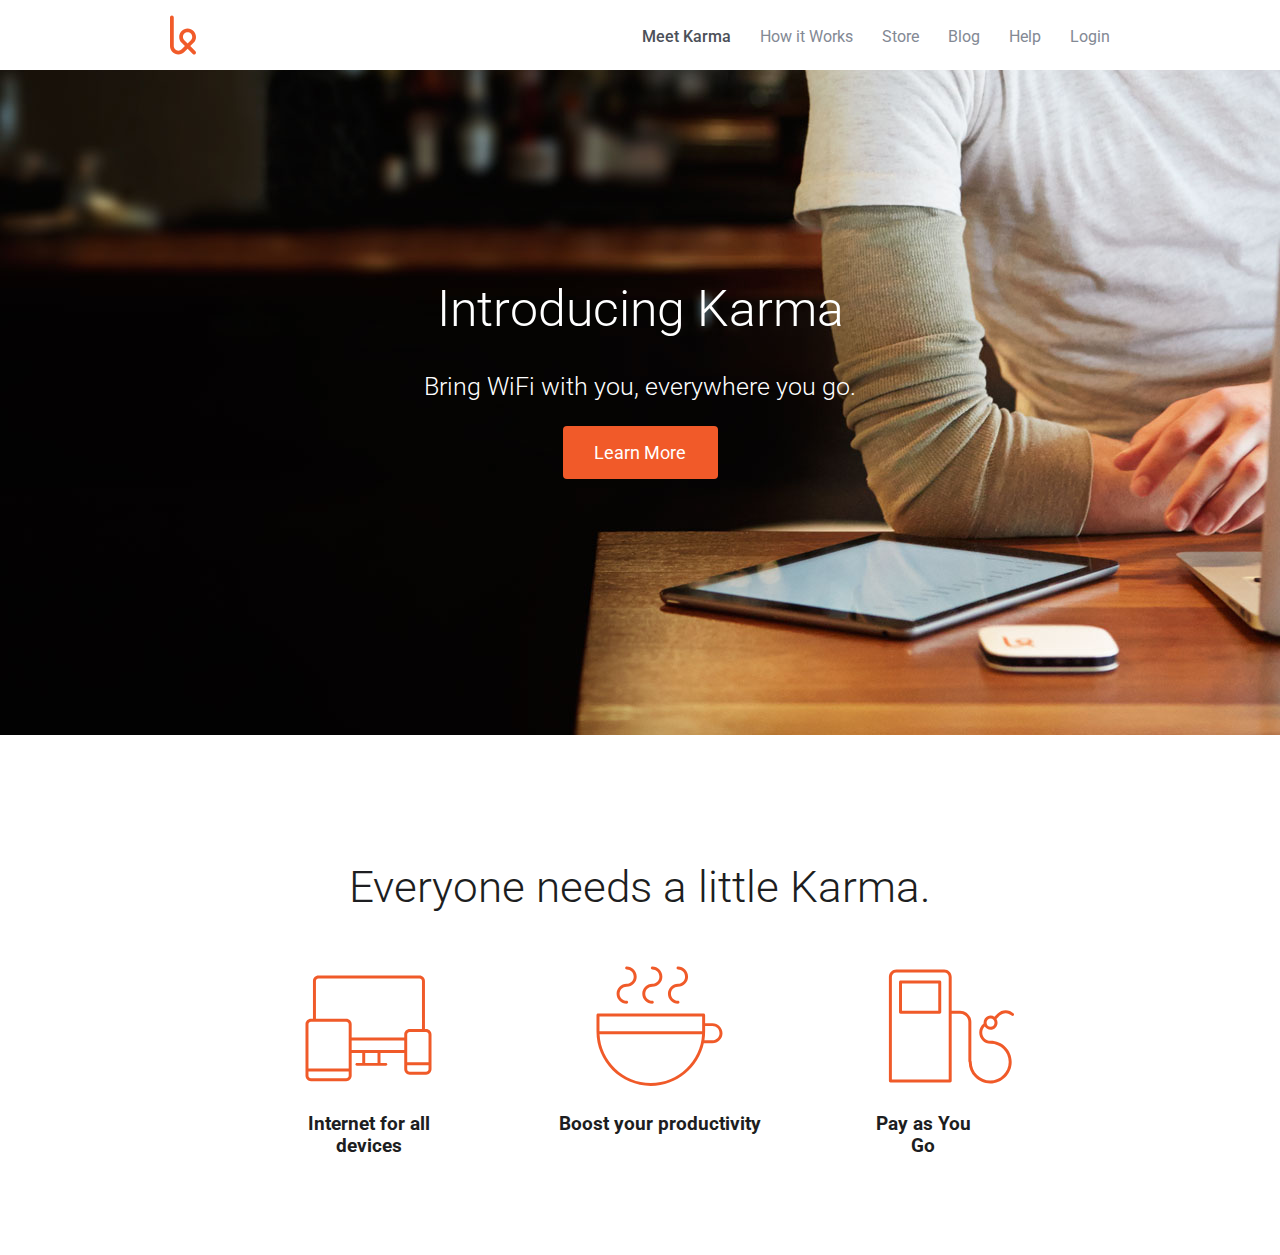
==== index.html @ 8240a7de "three icon" ====
<!DOCTYPE html>
<html lang="en">
	<head>
		<meta charset="UTF-8">
		<title>Document</title>
		<link rel="stylesheet" href="css/normalize.css">
		<link rel="stylesheet" href="css/style.css">
		<link href='http://fonts.googleapis.com/css?family=Roboto:400,500,300' rel='stylesheet' type='text/css'>
	</head>
	<body>
		<nav class="top-navigation">
	    	<div class="content">
	        	<ul class="links">
	        	    <li class="active">Meet Karma</li>
	            	<li>How it Works</li>
	           	 	<li>Store</li>
	            	<li>Blog</li>
	          	  	<li>Help</li>
	            	<li>Login</li>
	        	</ul>
	        	<img class="logo" src="images/karma-logo.svg" alt="Logo Image" width="26">
	    	</div>
		</nav>
		<section class="introduction">
        	<div class="content">
            	<h1>Introducing Karma</h1>
            	<h3>Bring WiFi with you, everywhere you go.</h3>
				<button>Learn More</button>
        	</div>
    	</section>
    	<section class="cases">
	        <div class="content">
	            <h2>Everyone needs a little Karma.</h2>
	            <ul class="devices">
	                <li>
	                    <img width="127" height="127" src="images/icon-devices.svg" alt="Internet for all devices image" style="margin-left: 14rem;">
	                    <div class="caption">
	                        <h3 style="margin-left: 14rem;">
	                        Internet for all devices</h3>
	                    </div>
	                </li>
	                <li>
	                    <img width="127" height="127" src="images/icon-coffee.svg" alt="Boost your productivity image">
	                    <div class="caption">
	                        <h3>Boost your productivity</h3>
	                    </div>
	                </li>
	                <li>
	                    <img width="127" height="127" src="images/icon-refill.svg" alt="Pay as You Go image" style="margin-right: 14rem;"">
	                    <div class="caption">
	                        <h3 style="
						    	margin-right: 17.5rem;
						    ">Pay as You Go</h3>
	                    </div>
	                </li>
	            </ul>
	        </div>
	    </section>
	</body>
</html>
---- css/style.css ----
body {
    font-family: 'Roboto', sans-serif;
}
html {
	box-sizing: border-box;
	-webkit-font-smoothing: antialiased;
}
*, *:before, *:after {
	box-sizing: inherit;
}
/* Navigation Section */
.top-navigation {
	background-color: #fff;
	position: fixed;
	width: 100%;
	z-index: 9999;
}
.top-navigation > .content {
	width: 970px;
	height: 70px;
	margin: 0 auto;
}
.content {
    padding: 0 0.938rem;
    margin: 0 auto;
    min-width: 37.5rem;
}
.top-navigation .links {
    float: right;
    font-family: 'Roboto', sans-serif;
    color: #838994;
    font-size: 16px;
    margin-top: 1.7rem;
    -webkit-font-smoothing: antialiased;
}
.top-navigation .links li {
    display: inline-block;
    margin-left: 25px;
}
.top-navigation .links .active {
    color: #4c5058;
    font-weight: 500;
}
.top-navigation .links li:hover {
    cursor: pointer;
    color: #333333;
}
.top-navigation .logo {
    height: 4.375rem;
}
.introduction {
    background-image: url('../images/first-background.jpg');
    background-position: center bottom;
    background-repeat: no-repeat;
    background-size: cover;
    height: 45.938rem;
    overflow: auto;
}
.introduction h1 {
    margin-top: 17.5rem;
    font-size: 3.125rem;
}
.introduction h3 {
    margin-top: 1.25rem;
    font-size: 1.563rem;
}
.introduction h1, .introduction h3 {
    color: white;
    text-align: center;
    font-weight: 300;
}
.introduction .buttons {
    color: white;
    text-align: center;
    margin-top: 1.563rem;
}
button {
	display: block;
	margin: 0 auto;
	width: 9.688rem;
    background-color: #f15a29;
    border-color: #f15a29;
    text-shadow: none;
    border-style: none;
    border-radius: 4px;
    padding: 1rem 1.5rem;
    color: white;
    font-size: 1.125rem;
}
.cases {
    background-color: #fff;
    overflow: hidden;
    padding-bottom: 5rem;
}
.cases .content {
    margin-top: 7.875rem;
    color: #1d1e21;
    text-align: center;
}
.cases h2 {
    font-size: 2.75rem;
    margin: 1.625rem 0 3.125rem;
    font-weight: 300;
}
.cases .devices > li {
    width: 33.3333333%;
    float: left;
    display: inline-block;
}
/*.flex-container {
	padding: 0;
	margin: 0;
	list-style: none;

	display: -webkit-box;
  	display: -moz-box;
  	display: -ms-flexbox;
  	display: -webkit-flex;
  	display: flex;

  	flex-flow: row wrap;
  
  	-webkit-flex-flow: row wrap;
  	justify-content: space-around;
}*/
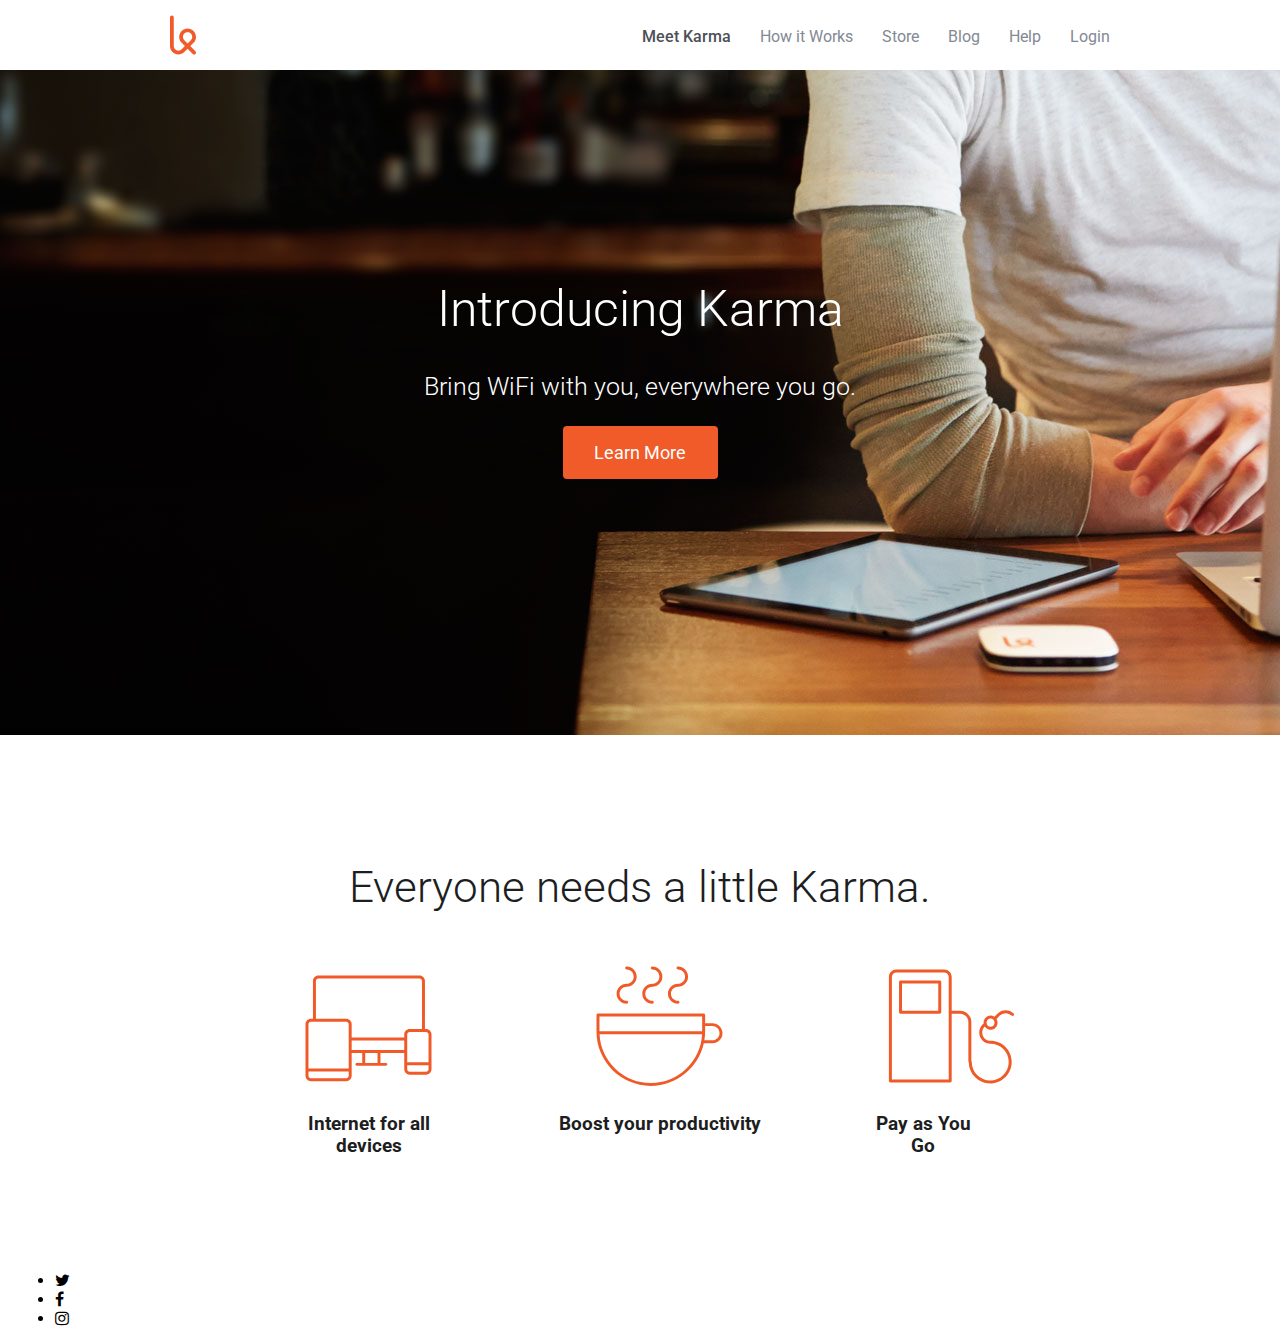
==== commit bb07c0e3: "footer" ====
--- a/index.html
+++ b/index.html
@@ -6,6 +6,8 @@
 		<link rel="stylesheet" href="css/normalize.css">
 		<link rel="stylesheet" href="css/style.css">
 		<link href='http://fonts.googleapis.com/css?family=Roboto:400,500,300' rel='stylesheet' type='text/css'>
+		<link href="//maxcdn.bootstrapcdn.com/font-awesome/4.5.0/css/font-awesome.min.css" rel="stylesheet">
+
 	</head>
 	<body>
 		<nav class="top-navigation">
@@ -56,5 +58,20 @@
 	            </ul>
 	        </div>
 	    </section>
+	    <footer class="social">
+		    <div class="content">
+		        <ul class="icons">
+		            <li>
+		                <i class="fa fa-twitter"></i>
+		            </li>
+		            <li>
+		                <i class="fa fa-facebook"></i>
+		            </li>
+		            <li>
+		                <i class="fa fa-instagram"></i>
+		            </li>
+		        </ul>
+		    </div>
+		</footer>
 	</body>
 </html>--- a/css/style.css
+++ b/css/style.css
@@ -122,4 +122,14 @@
   
   	-webkit-flex-flow: row wrap;
   	justify-content: space-around;
-}*/+}*/
+.social .icons > i {
+	border-radius: 1.25rem;
+    width: 2.5rem;
+    height: 2.5rem;
+    display: inline-block;
+    margin: 1.25rem 5px;
+    border: 1px solid #eaebec;
+    padding: 0.625rem 0;
+    text-align: center;
+}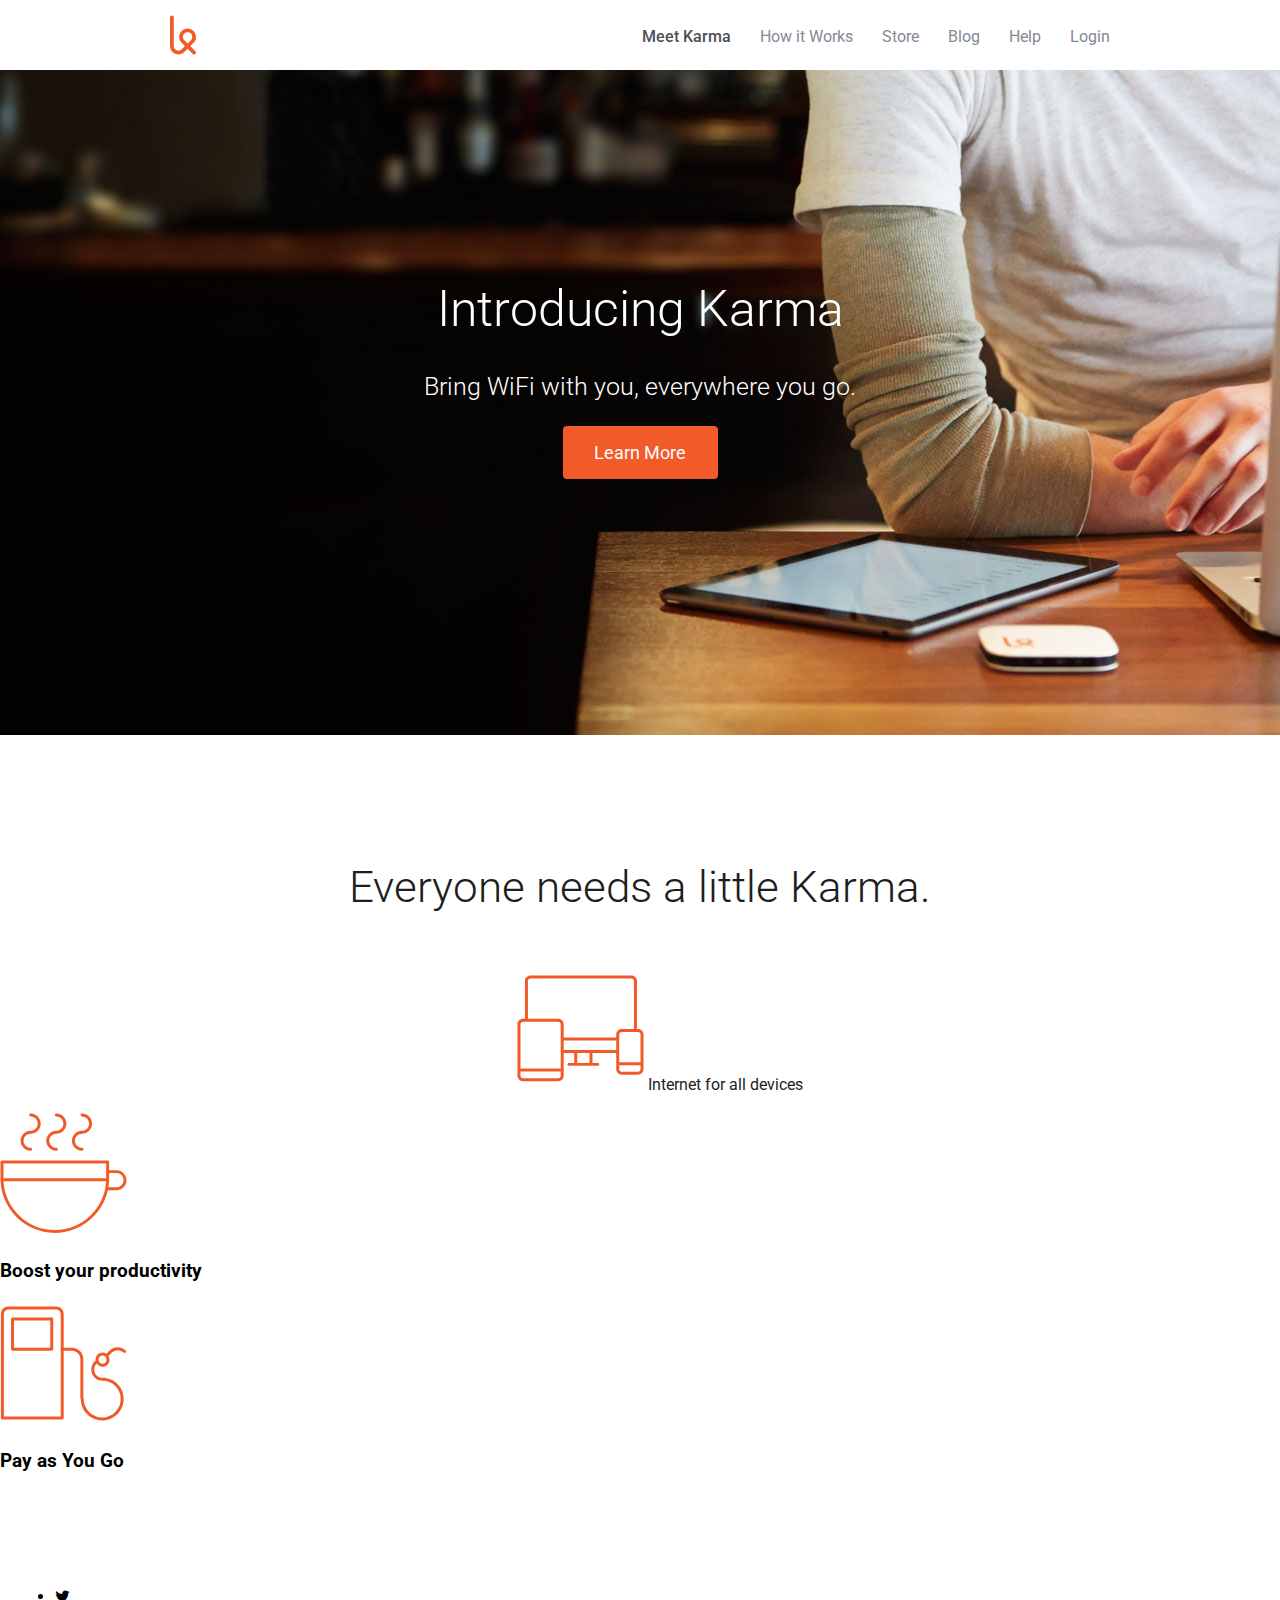
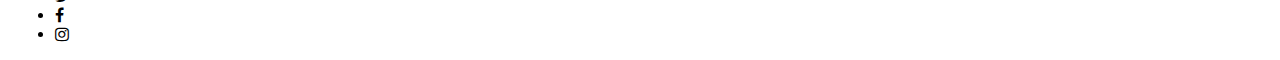
==== commit 744bdd46: "removed styling in index" ====
--- a/index.html
+++ b/index.html
@@ -35,10 +35,9 @@
 	            <h2>Everyone needs a little Karma.</h2>
 	            <ul class="devices">
 	                <li>
-	                    <img width="127" height="127" src="images/icon-devices.svg" alt="Internet for all devices image" style="margin-left: 14rem;">
+	                    <img width="127" height="127" src="images/icon-devices.svg" alt="Internet for all devices image
 	                    <div class="caption">
-	                        <h3 style="margin-left: 14rem;">
-	                        Internet for all devices</h3>
+	                        <h3">Internet for all devices</h3>
 	                    </div>
 	                </li>
 	                <li>
@@ -48,11 +47,9 @@
 	                    </div>
 	                </li>
 	                <li>
-	                    <img width="127" height="127" src="images/icon-refill.svg" alt="Pay as You Go image" style="margin-right: 14rem;"">
+	                    <img width="127" height="127" src="images/icon-refill.svg" alt="Pay as You Go image">
 	                    <div class="caption">
-	                        <h3 style="
-						    	margin-right: 17.5rem;
-						    ">Pay as You Go</h3>
+	                        <h3>Pay as You Go</h3>
 	                    </div>
 	                </li>
 	            </ul>
--- a/css/style.css
+++ b/css/style.css
@@ -104,7 +104,6 @@
 }
 .cases .devices > li {
     width: 33.3333333%;
-    float: left;
     display: inline-block;
 }
 /*.flex-container {
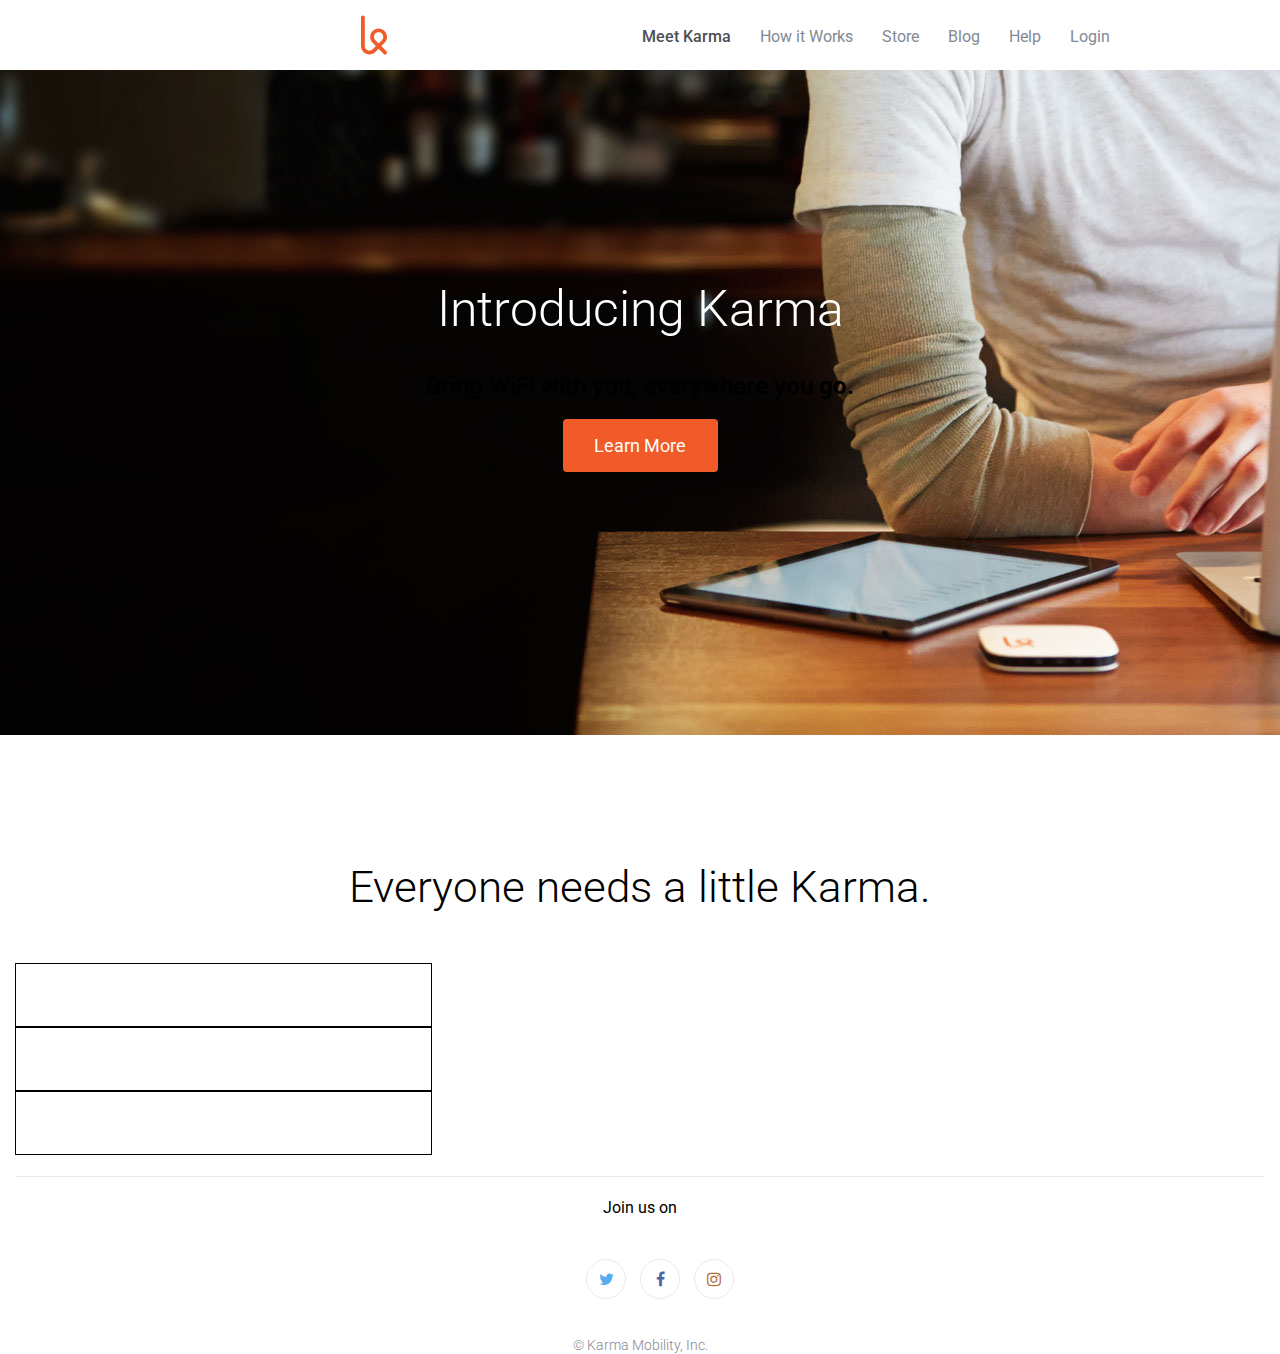
==== commit 970ece95: "Fixed syntac errors in index, added footer" ====
--- a/index.html
+++ b/index.html
@@ -7,6 +7,8 @@
 		<link rel="stylesheet" href="css/style.css">
 		<link href='http://fonts.googleapis.com/css?family=Roboto:400,500,300' rel='stylesheet' type='text/css'>
 		<link href="//maxcdn.bootstrapcdn.com/font-awesome/4.5.0/css/font-awesome.min.css" rel="stylesheet">
+		<link rel="shortcut icon" type="image/x-icon"  href="favicon_name.ico">
+
 
 	</head>
 	<body>
@@ -26,37 +28,43 @@
 		<section class="introduction">
         	<div class="content">
             	<h1>Introducing Karma</h1>
-            	<h3>Bring WiFi with you, everywhere you go.</h3>
+            	<h2>Bring WiFi with you, everywhere you go.</h2>
 				<button>Learn More</button>
         	</div>
     	</section>
     	<section class="cases">
 	        <div class="content">
-	            <h2>Everyone needs a little Karma.</h2>
-	            <ul class="devices">
-	                <li>
-	                    <img width="127" height="127" src="images/icon-devices.svg" alt="Internet for all devices image
+	            <h3>Everyone needs a little Karma.</h3>
+	            <div class="devices">
+	                <!-- <li>
+	                    <img width="127" height="127" src="images/icon-devices.svg" alt="Internet for all devices image">
 	                    <div class="caption">
-	                        <h3">Internet for all devices</h3>
+	                        <h3>Internet for all devices</h3>
 	                    </div>
-	                </li>
-	                <li>
+	                </li> -->
+	            </div>
+	            <div class="devices">
+	                <!-- <li>
 	                    <img width="127" height="127" src="images/icon-coffee.svg" alt="Boost your productivity image">
 	                    <div class="caption">
 	                        <h3>Boost your productivity</h3>
 	                    </div>
-	                </li>
-	                <li>
+	                </li> -->
+	            </div>
+	            <div class="devices">
+	               <!--  <li>
 	                    <img width="127" height="127" src="images/icon-refill.svg" alt="Pay as You Go image">
 	                    <div class="caption">
 	                        <h3>Pay as You Go</h3>
 	                    </div>
-	                </li>
-	            </ul>
+	                </li> -->
+	            </div>
 	        </div>
 	    </section>
 	    <footer class="social">
 		    <div class="content">
+		    	<hr />
+		    	<h4>Join us on</h4>
 		        <ul class="icons">
 		            <li>
 		                <i class="fa fa-twitter"></i>
@@ -68,7 +76,10 @@
 		                <i class="fa fa-instagram"></i>
 		            </li>
 		        </ul>
-		    </div>
+			        <span class="copy">
+	                	© Karma Mobility, Inc.
+	            	</span>
+			    </div>
 		</footer>
 	</body>
 </html>--- a/css/style.css
+++ b/css/style.css
@@ -24,6 +24,7 @@
     padding: 0 0.938rem;
     margin: 0 auto;
     min-width: 37.5rem;
+    text-align: center;
 }
 .top-navigation .links {
     float: right;
@@ -87,42 +88,32 @@
     color: white;
     font-size: 1.125rem;
 }
-.cases {
+/*.cases {
     background-color: #fff;
     overflow: hidden;
     padding-bottom: 5rem;
-}
+    display: inline-block;
+}*/
 .cases .content {
     margin-top: 7.875rem;
-    color: #1d1e21;
-    text-align: center;
 }
-.cases h2 {
+.cases h3 {
     font-size: 2.75rem;
     margin: 1.625rem 0 3.125rem;
     font-weight: 300;
 }
-.cases .devices > li {
+.cases .devices {
     width: 33.3333333%;
-    display: inline-block;
+	list-style: none;
+    display: flex;
+    flex-direction: row wrap;
+    justify-content: space-around;
+    /* styles to assist with debugging */
+    border: 1px solid black;
+    box-sizing: border-box;
+    height: 4em;
 }
-/*.flex-container {
-	padding: 0;
-	margin: 0;
-	list-style: none;
-
-	display: -webkit-box;
-  	display: -moz-box;
-  	display: -ms-flexbox;
-  	display: -webkit-flex;
-  	display: flex;
-
-  	flex-flow: row wrap;
-  
-  	-webkit-flex-flow: row wrap;
-  	justify-content: space-around;
-}*/
-.social .icons > i {
+.social .icons > li {
 	border-radius: 1.25rem;
     width: 2.5rem;
     height: 2.5rem;
@@ -131,4 +122,27 @@
     border: 1px solid #eaebec;
     padding: 0.625rem 0;
     text-align: center;
+}
+.social h4 {
+	font-size: 1rem;
+    font-weight: 400;
+}
+.social hr {
+    border: 0;
+    border-top: 1px solid #eaebec;
+    margin: 1.313rem 0;
+}
+.social .fa-twitter {
+    color: #55acee;
+}
+.social .fa-facebook {
+    color: #4c66a4;
+}
+.social .fa-instagram {
+    color: #B26B2F;
+}
+.social .copy {
+    font-size: 0.9rem;
+    font-weight: 300;
+    color: #838994;
 }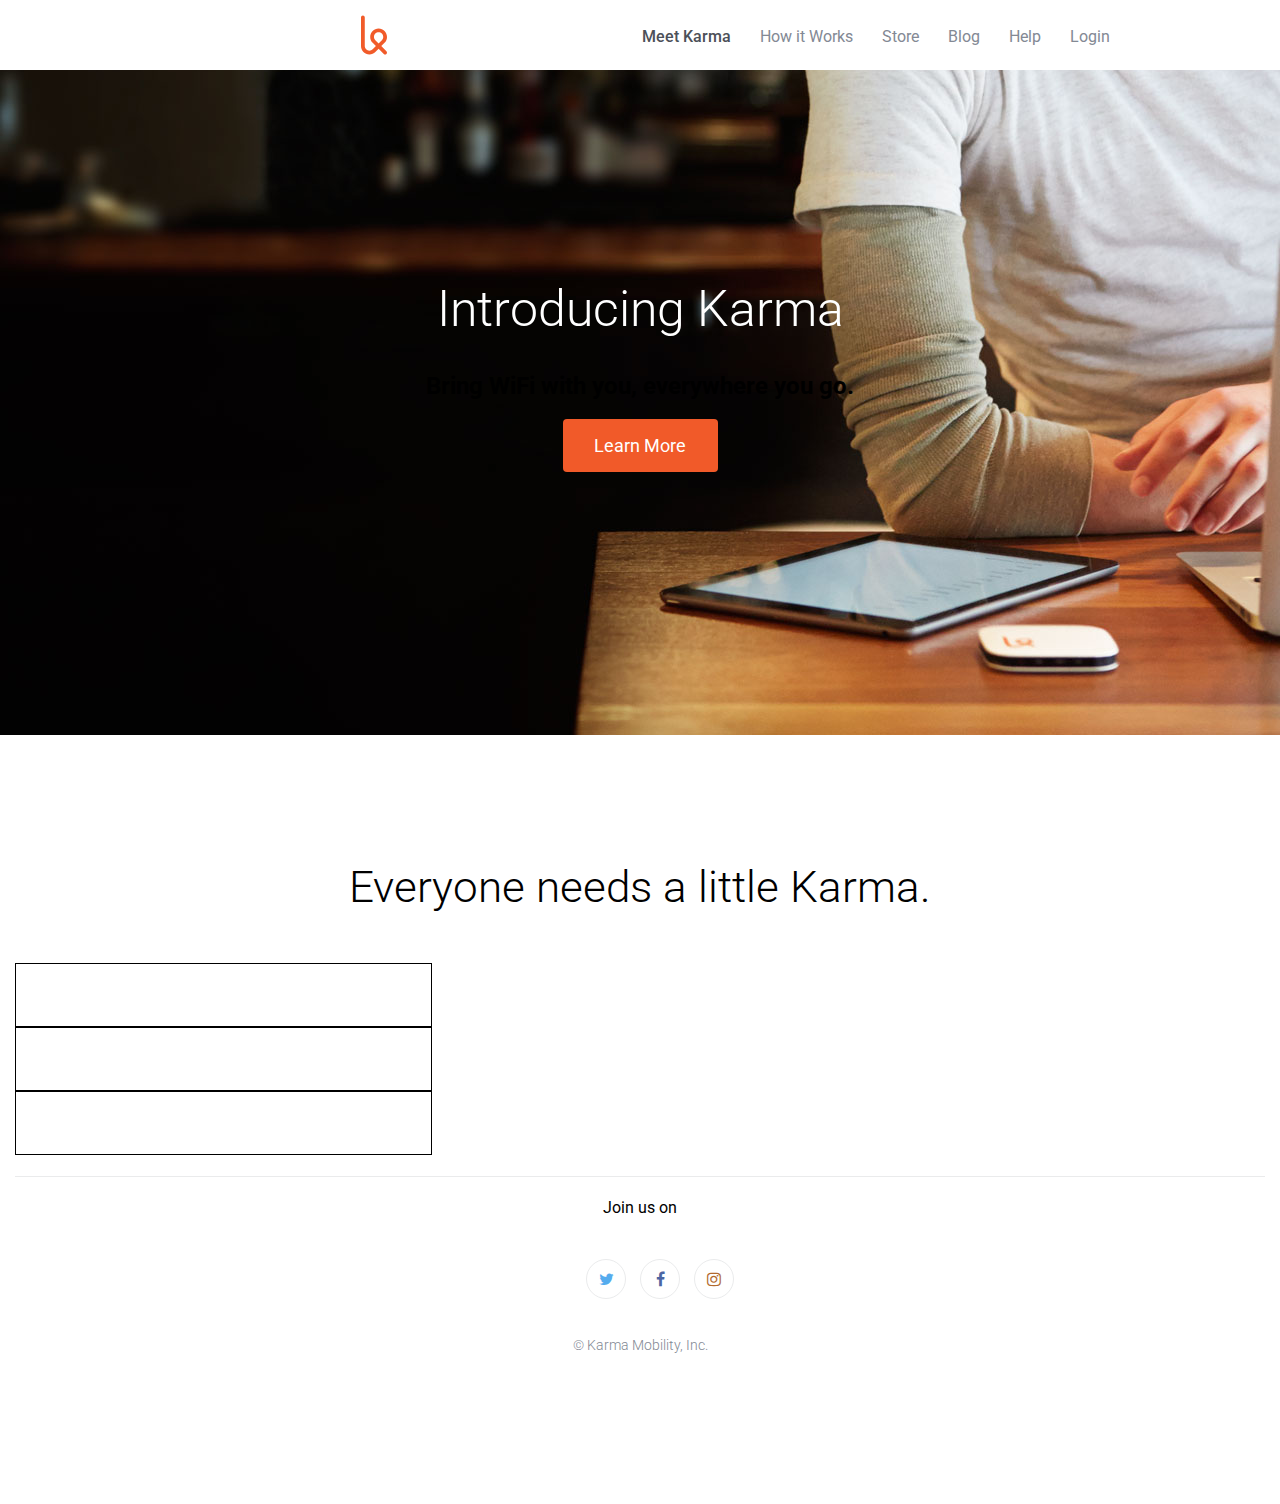
==== commit ee343017: "Finished minus 3 icons and uncentered footer" ====
--- a/index.html
+++ b/index.html
@@ -7,7 +7,7 @@
 		<link rel="stylesheet" href="css/style.css">
 		<link href='http://fonts.googleapis.com/css?family=Roboto:400,500,300' rel='stylesheet' type='text/css'>
 		<link href="//maxcdn.bootstrapcdn.com/font-awesome/4.5.0/css/font-awesome.min.css" rel="stylesheet">
-		<link rel="shortcut icon" type="image/x-icon"  href="favicon_name.ico">
+		<link rel="shortcut icon" type="image/x-icon"  href="favicon.ico">
 
 
 	</head>
--- a/css/style.css
+++ b/css/style.css
@@ -113,6 +113,12 @@
     box-sizing: border-box;
     height: 4em;
 }
+.social {
+    background-color: #fff;
+    overflow: auto;
+    padding-bottom: 9.375rem;
+    text-align: center;
+}
 .social .icons > li {
 	border-radius: 1.25rem;
     width: 2.5rem;
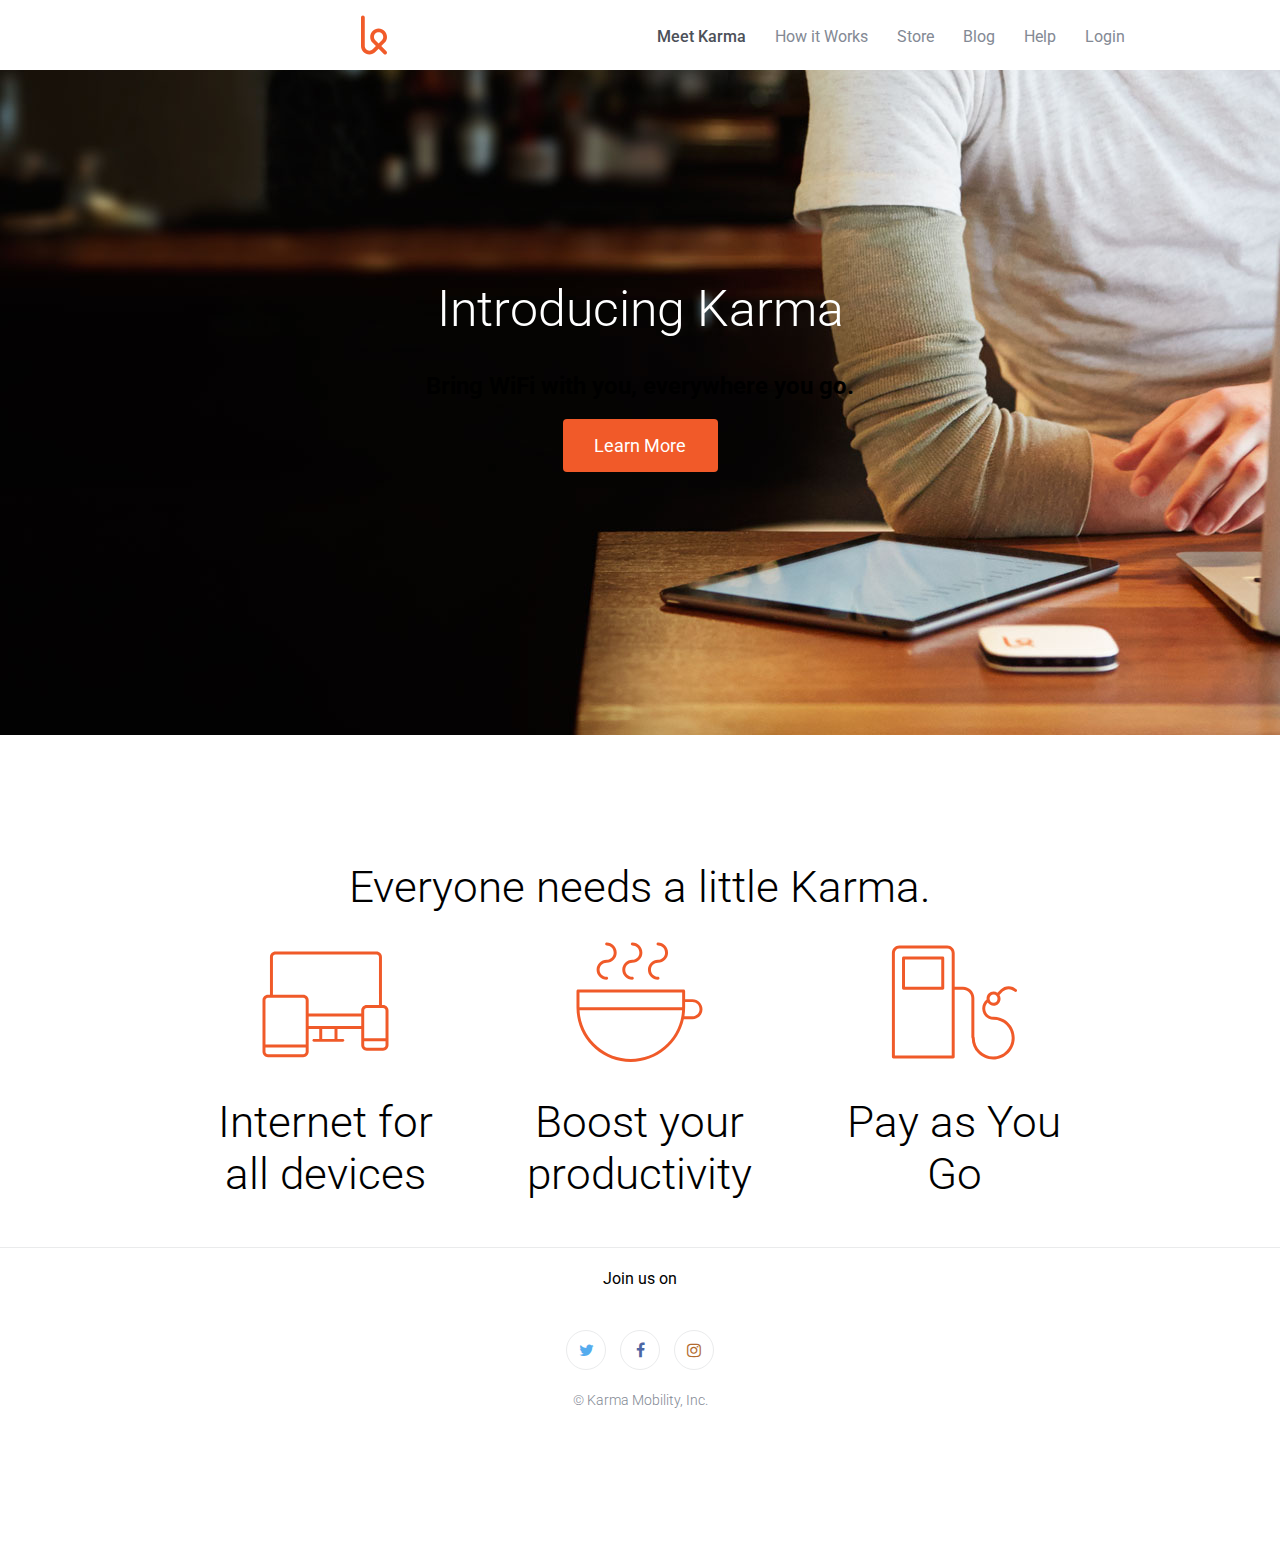
==== commit 6c51405c: "test" ====
--- a/index.html
+++ b/index.html
@@ -6,7 +6,7 @@
 		<link rel="stylesheet" href="css/normalize.css">
 		<link rel="stylesheet" href="css/style.css">
 		<link href='http://fonts.googleapis.com/css?family=Roboto:400,500,300' rel='stylesheet' type='text/css'>
-		<link href="//maxcdn.bootstrapcdn.com/font-awesome/4.5.0/css/font-awesome.min.css" rel="stylesheet">
+		<link href="http://maxcdn.bootstrapcdn.com/font-awesome/4.5.0/css/font-awesome.min.css" rel="stylesheet">
 		<link rel="shortcut icon" type="image/x-icon"  href="favicon.ico">
 
 
@@ -36,28 +36,25 @@
 	        <div class="content">
 	            <h3>Everyone needs a little Karma.</h3>
 	            <div class="devices">
-	                <!-- <li>
+	                 
 	                    <img width="127" height="127" src="images/icon-devices.svg" alt="Internet for all devices image">
 	                    <div class="caption">
 	                        <h3>Internet for all devices</h3>
 	                    </div>
-	                </li> -->
 	            </div>
 	            <div class="devices">
-	                <!-- <li>
+	               
 	                    <img width="127" height="127" src="images/icon-coffee.svg" alt="Boost your productivity image">
 	                    <div class="caption">
 	                        <h3>Boost your productivity</h3>
 	                    </div>
-	                </li> -->
+	                
 	            </div>
 	            <div class="devices">
-	               <!--  <li>
 	                    <img width="127" height="127" src="images/icon-refill.svg" alt="Pay as You Go image">
 	                    <div class="caption">
 	                        <h3>Pay as You Go</h3>
 	                    </div>
-	                </li> -->
 	            </div>
 	        </div>
 	    </section>
--- a/css/style.css
+++ b/css/style.css
@@ -21,7 +21,6 @@
 	margin: 0 auto;
 }
 .content {
-    padding: 0 0.938rem;
     margin: 0 auto;
     min-width: 37.5rem;
     text-align: center;
@@ -96,28 +95,33 @@
 }*/
 .cases .content {
     margin-top: 7.875rem;
+    width: 970px;   
 }
 .cases h3 {
     font-size: 2.75rem;
-    margin: 1.625rem 0 3.125rem;
+    margin: 1.625rem;
     font-weight: 300;
 }
 .cases .devices {
-    width: 33.3333333%;
+    width: 32%;
 	list-style: none;
-    display: flex;
-    flex-direction: row wrap;
-    justify-content: space-around;
+    display: inline-block;
+/*    flex-direction: row wrap;
+    justify-content: space-around;*/
     /* styles to assist with debugging */
-    border: 1px solid black;
-    box-sizing: border-box;
-    height: 4em;
+    /*border: 1px solid black;
+*/  box-sizing: border-box;
+    text-align: center;
 }
 .social {
     background-color: #fff;
     overflow: auto;
     padding-bottom: 9.375rem;
     text-align: center;
+}
+.social .icons {
+    margin: 0;
+    padding: 0;
 }
 .social .icons > li {
 	border-radius: 1.25rem;
@@ -151,4 +155,4 @@
     font-size: 0.9rem;
     font-weight: 300;
     color: #838994;
-}+}
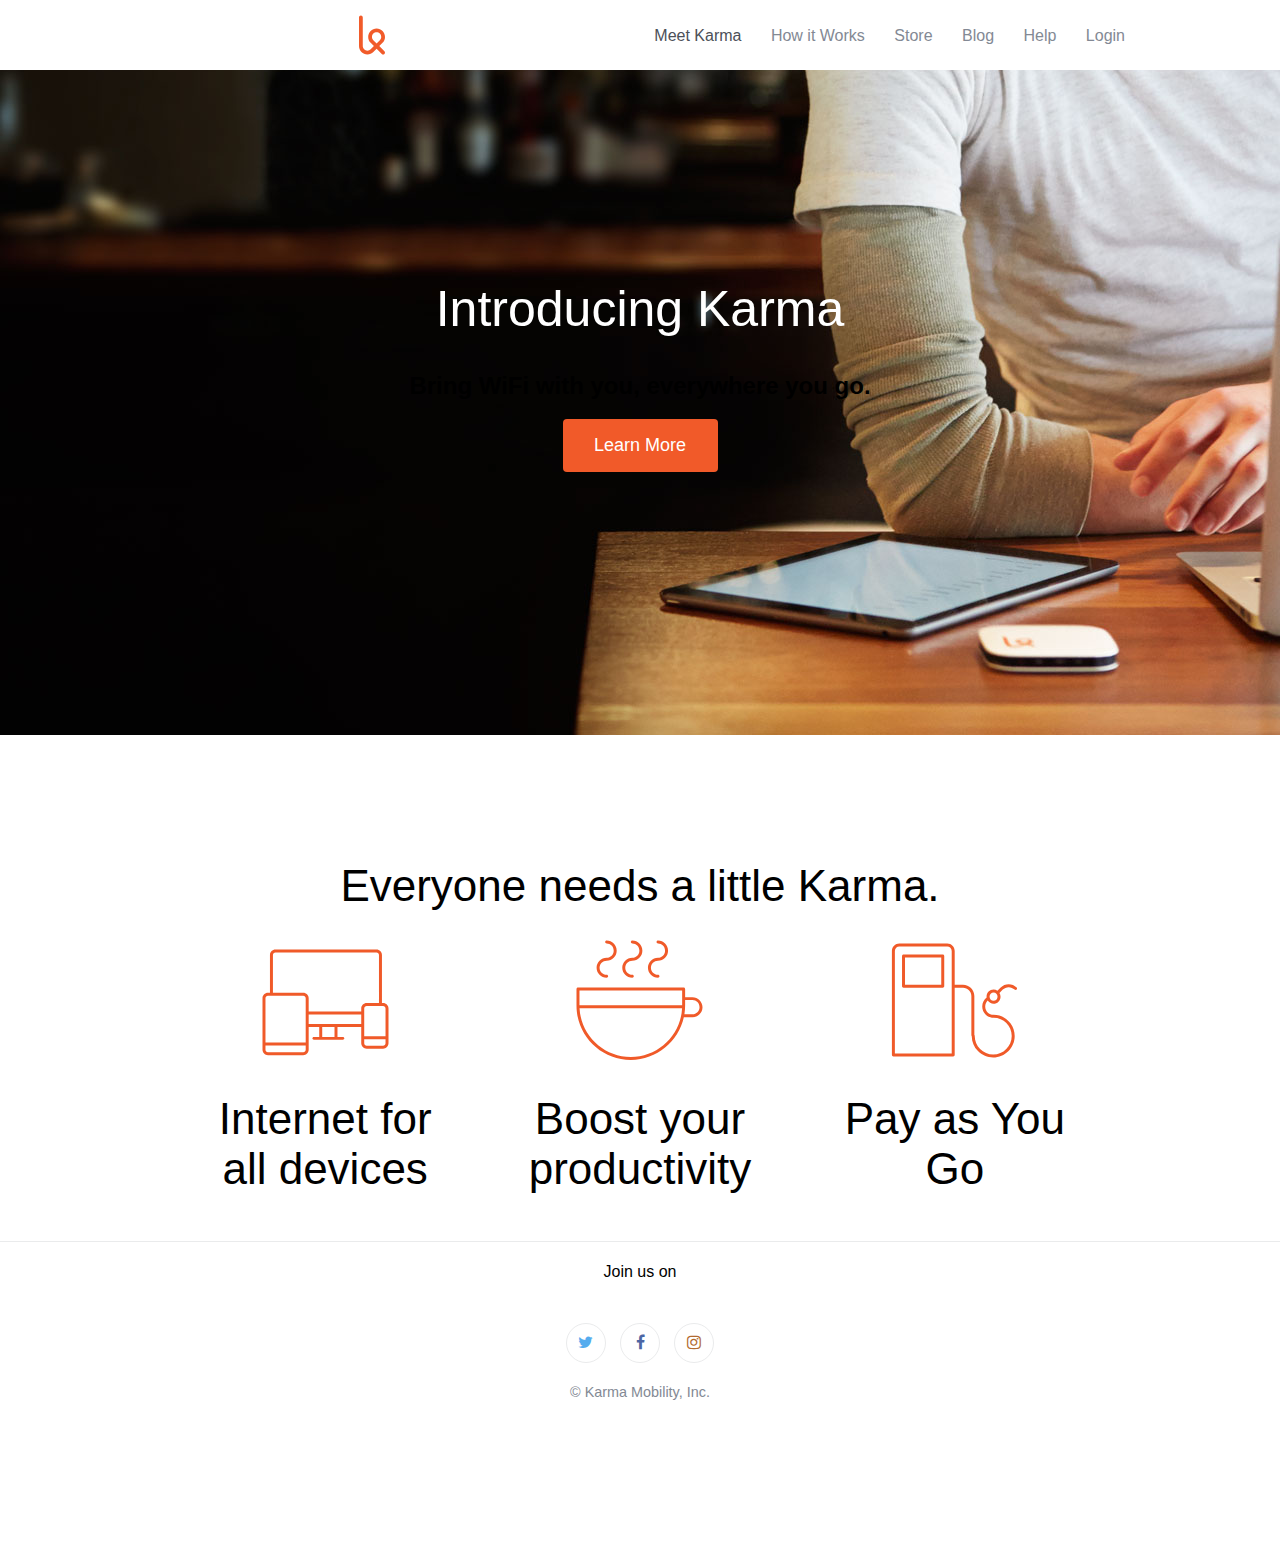
==== commit 7772361d: "fixed image error" ====
--- a/index.html
+++ b/index.html
@@ -5,8 +5,8 @@
 		<title>Document</title>
 		<link rel="stylesheet" href="css/normalize.css">
 		<link rel="stylesheet" href="css/style.css">
-		<link href='http://fonts.googleapis.com/css?family=Roboto:400,500,300' rel='stylesheet' type='text/css'>
-		<link href="http://maxcdn.bootstrapcdn.com/font-awesome/4.5.0/css/font-awesome.min.css" rel="stylesheet">
+		<link href="//fonts.googleapis.com/css?family=Roboto:400,500,300' rel='stylesheet' type='text/css">
+		<link href="//maxcdn.bootstrapcdn.com/font-awesome/4.5.0/css/font-awesome.min.css" rel="stylesheet">
 		<link rel="shortcut icon" type="image/x-icon"  href="favicon.ico">
 
 
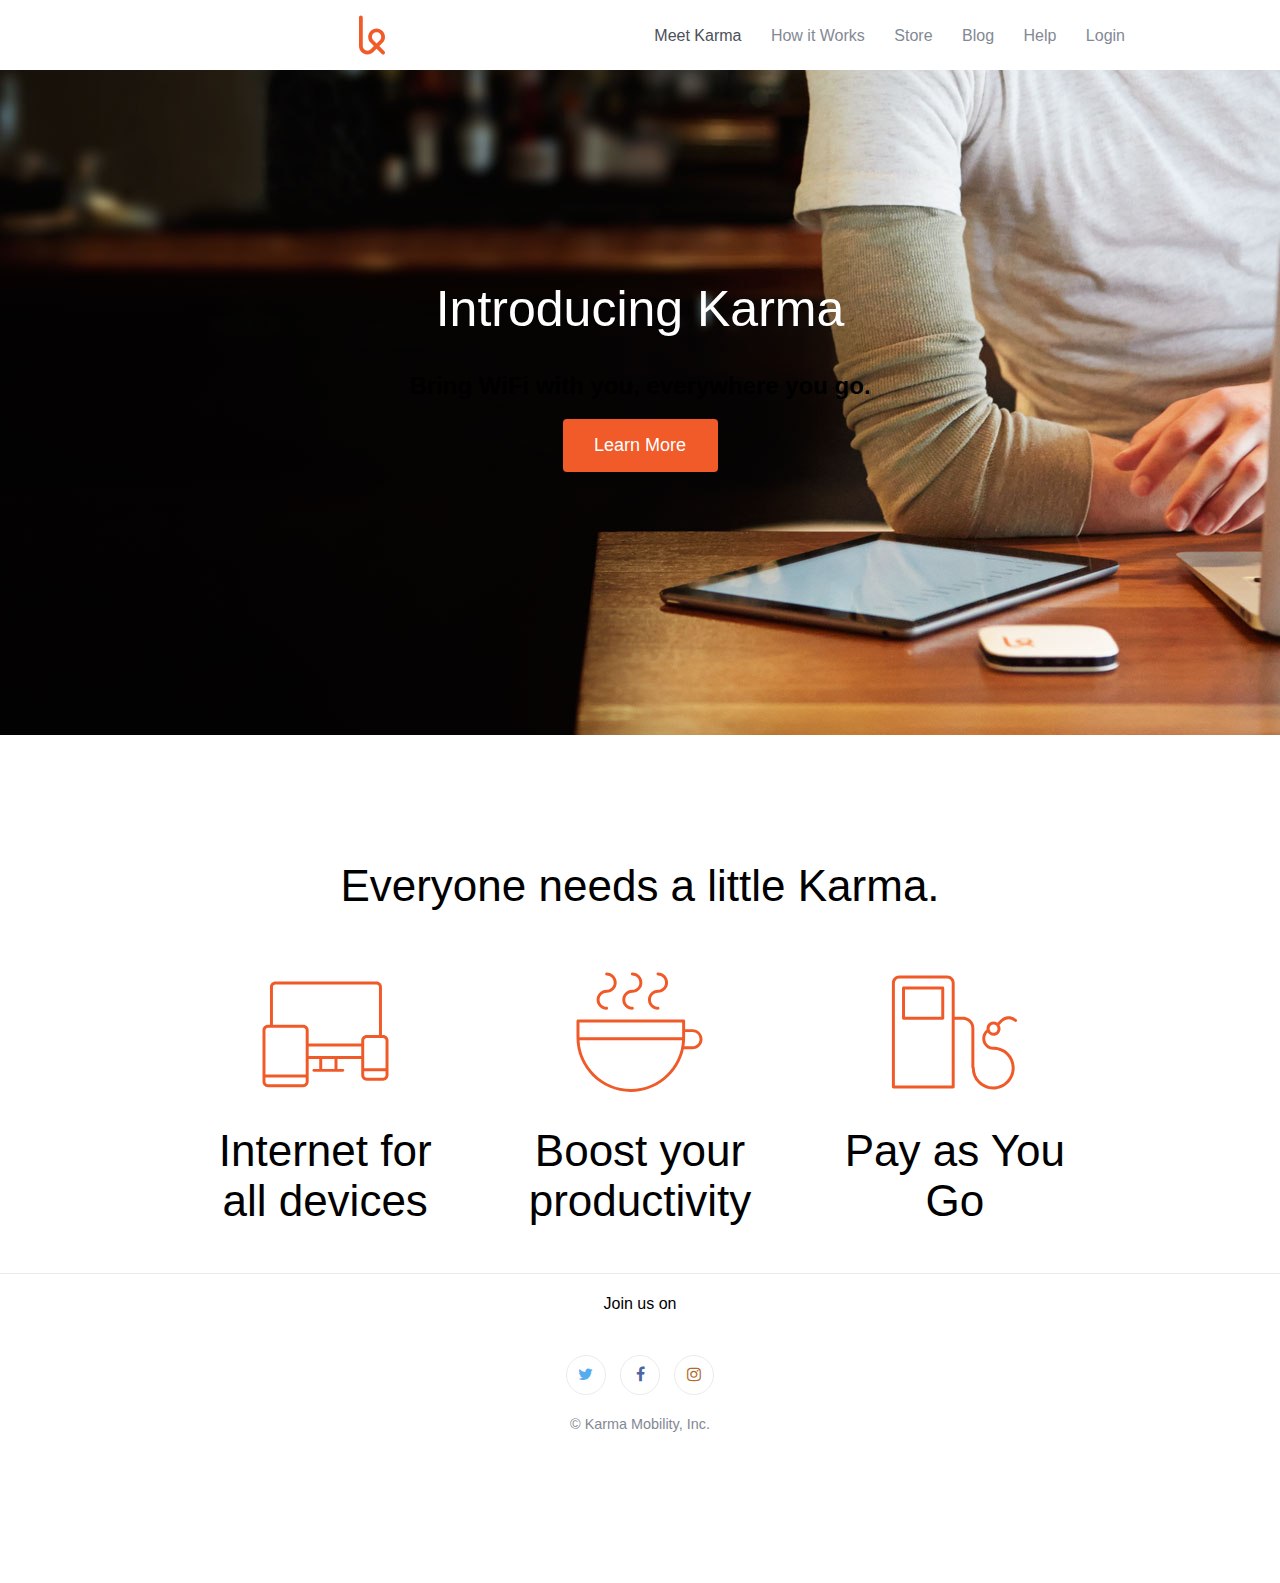
==== commit e591f907: "fixed devices spacing" ====
--- a/index.html
+++ b/index.html
@@ -8,8 +8,6 @@
 		<link href="//fonts.googleapis.com/css?family=Roboto:400,500,300' rel='stylesheet' type='text/css">
 		<link href="//maxcdn.bootstrapcdn.com/font-awesome/4.5.0/css/font-awesome.min.css" rel="stylesheet">
 		<link rel="shortcut icon" type="image/x-icon"  href="favicon.ico">
-
-
 	</head>
 	<body>
 		<nav class="top-navigation">
@@ -36,25 +34,22 @@
 	        <div class="content">
 	            <h3>Everyone needs a little Karma.</h3>
 	            <div class="devices">
-	                 
-	                    <img width="127" height="127" src="images/icon-devices.svg" alt="Internet for all devices image">
-	                    <div class="caption">
-	                        <h3>Internet for all devices</h3>
-	                    </div>
+	                <img width="127" height="127" src="images/icon-devices.svg" alt="Internet for all devices image">
+                    <div class="caption">
+                        <h3>Internet for all devices</h3>
+                    </div>
 	            </div>
 	            <div class="devices">
-	               
 	                    <img width="127" height="127" src="images/icon-coffee.svg" alt="Boost your productivity image">
 	                    <div class="caption">
 	                        <h3>Boost your productivity</h3>
 	                    </div>
-	                
 	            </div>
 	            <div class="devices">
-	                    <img width="127" height="127" src="images/icon-refill.svg" alt="Pay as You Go image">
-	                    <div class="caption">
-	                        <h3>Pay as You Go</h3>
-	                    </div>
+	                <img width="127" height="127" src="images/icon-refill.svg" alt="Pay as You Go image">
+	                <div class="caption">
+	                    <h3>Pay as You Go</h3>
+	                </div>
 	            </div>
 	        </div>
 	    </section>
--- a/css/style.css
+++ b/css/style.css
@@ -87,12 +87,6 @@
     color: white;
     font-size: 1.125rem;
 }
-/*.cases {
-    background-color: #fff;
-    overflow: hidden;
-    padding-bottom: 5rem;
-    display: inline-block;
-}*/
 .cases .content {
     margin-top: 7.875rem;
     width: 970px;   
@@ -106,12 +100,9 @@
     width: 32%;
 	list-style: none;
     display: inline-block;
-/*    flex-direction: row wrap;
-    justify-content: space-around;*/
-    /* styles to assist with debugging */
-    /*border: 1px solid black;
-*/  box-sizing: border-box;
+	box-sizing: border-box;
     text-align: center;
+    margin-top: 2rem;
 }
 .social {
     background-color: #fff;
